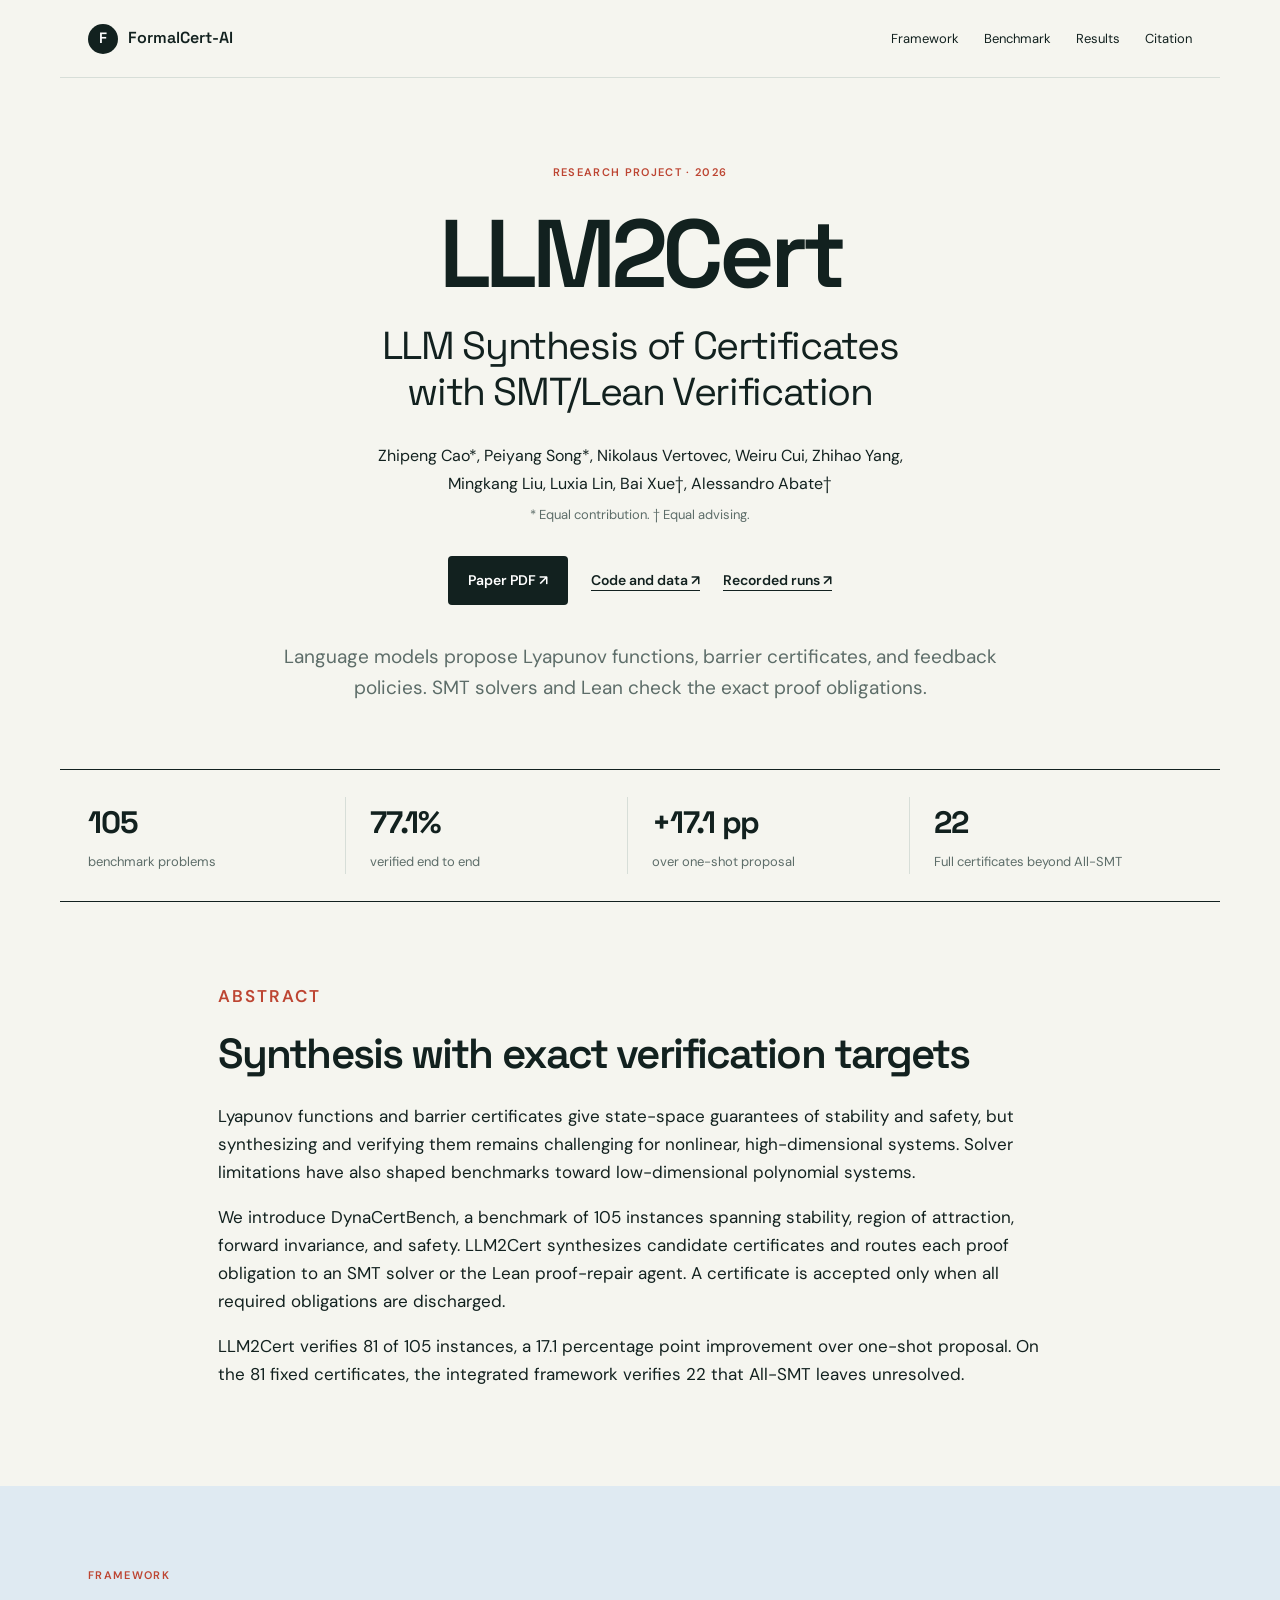
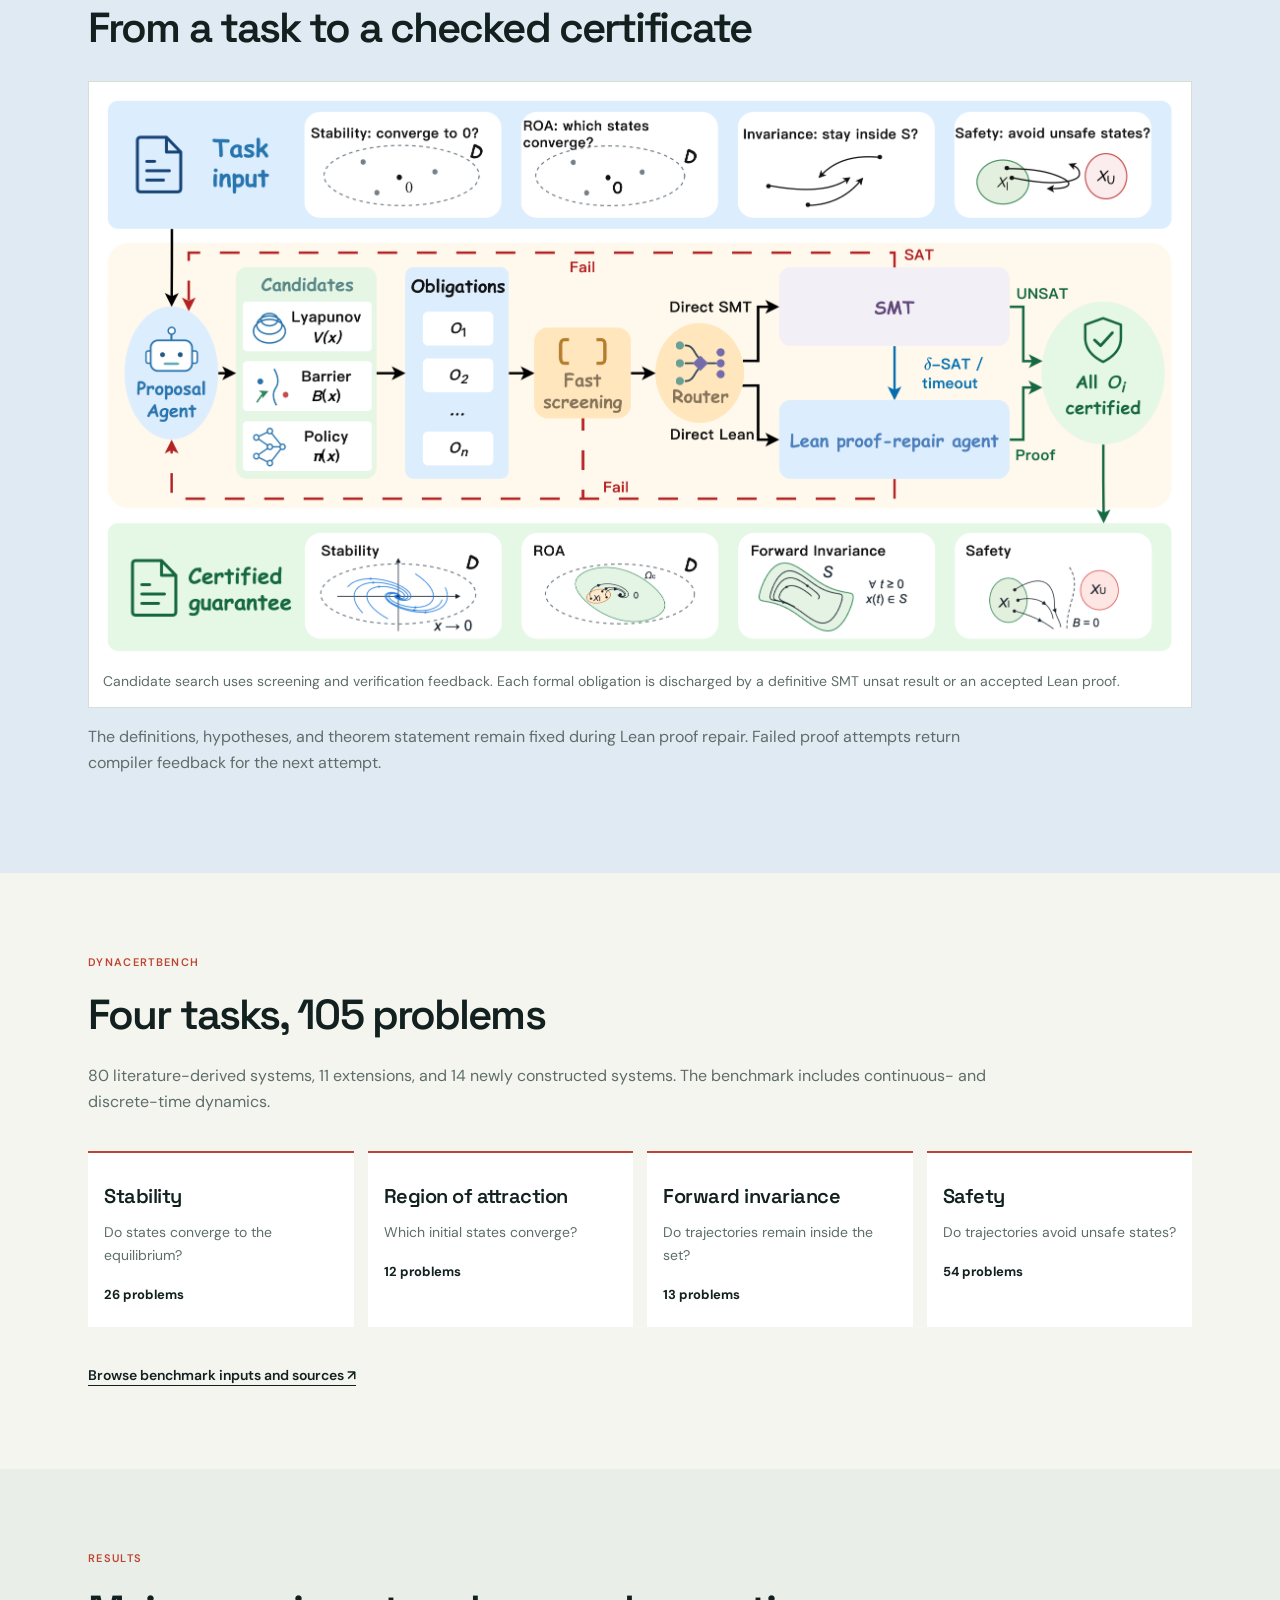
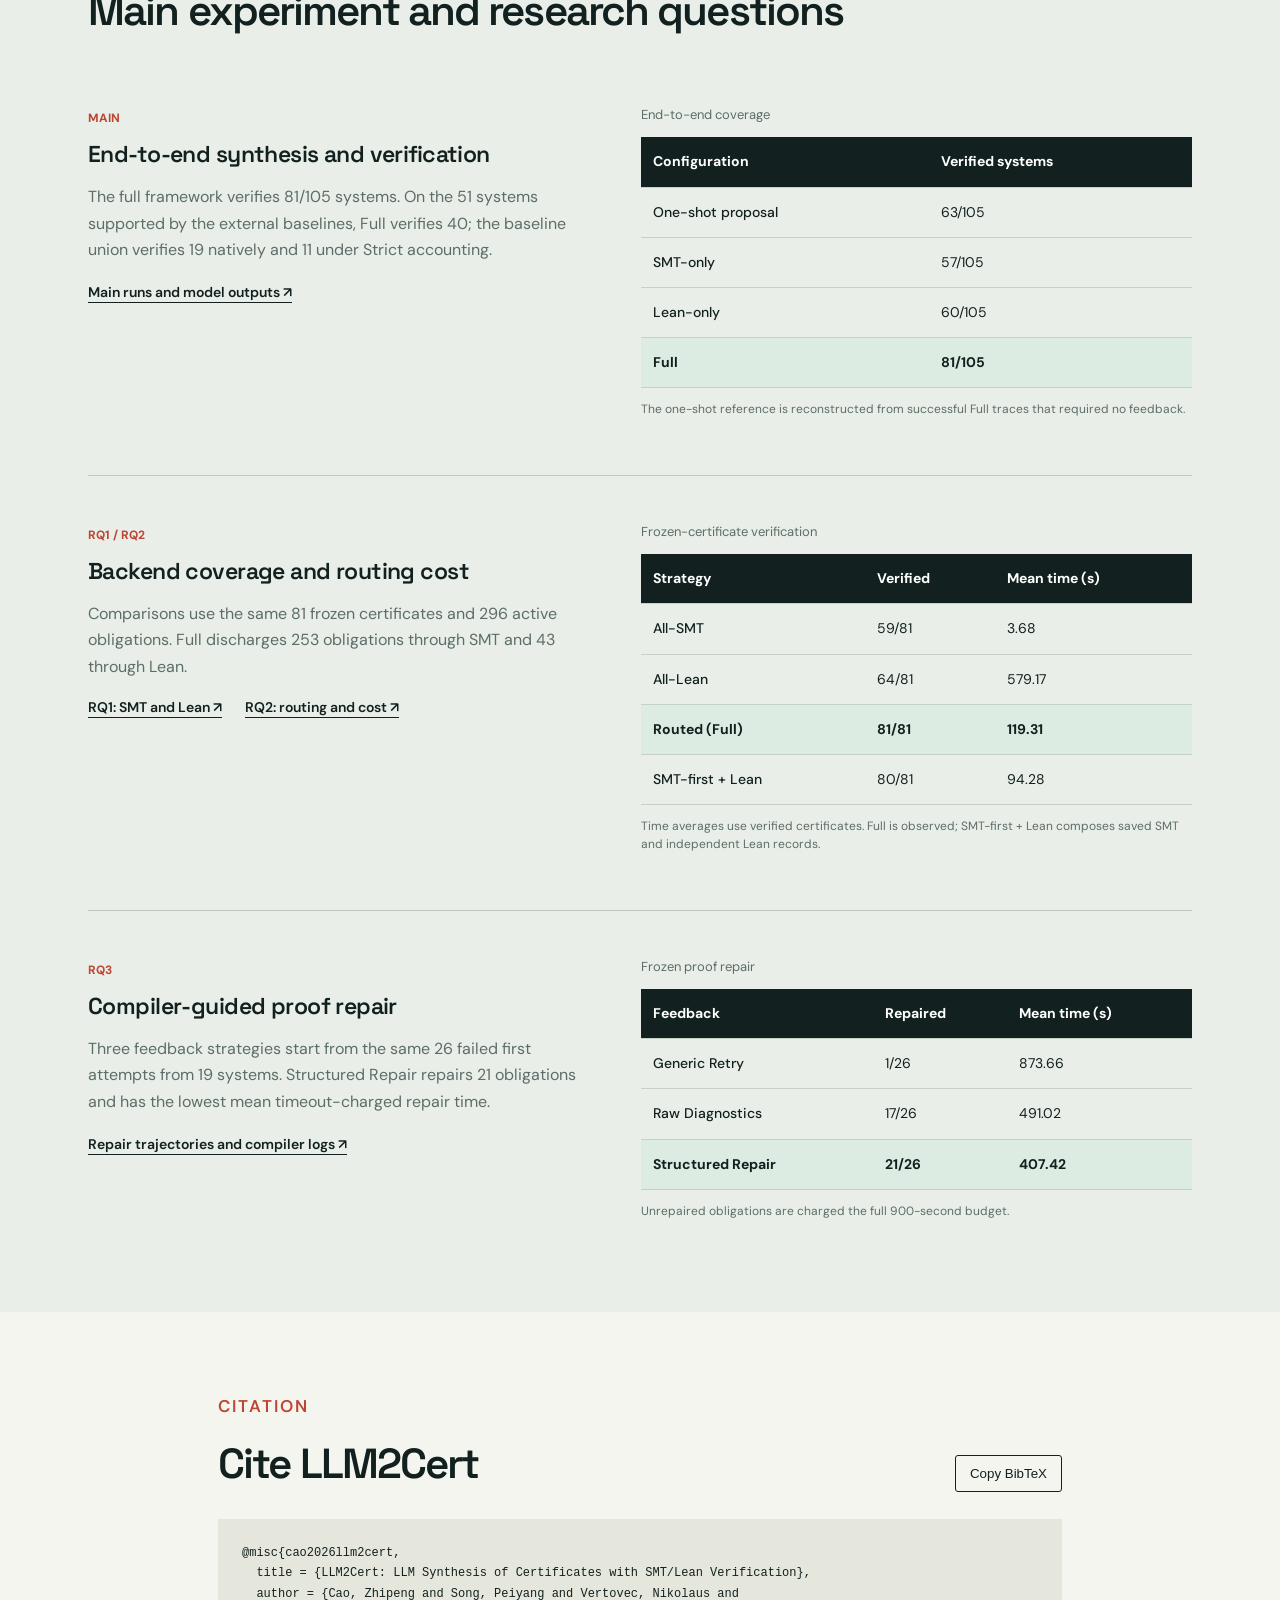
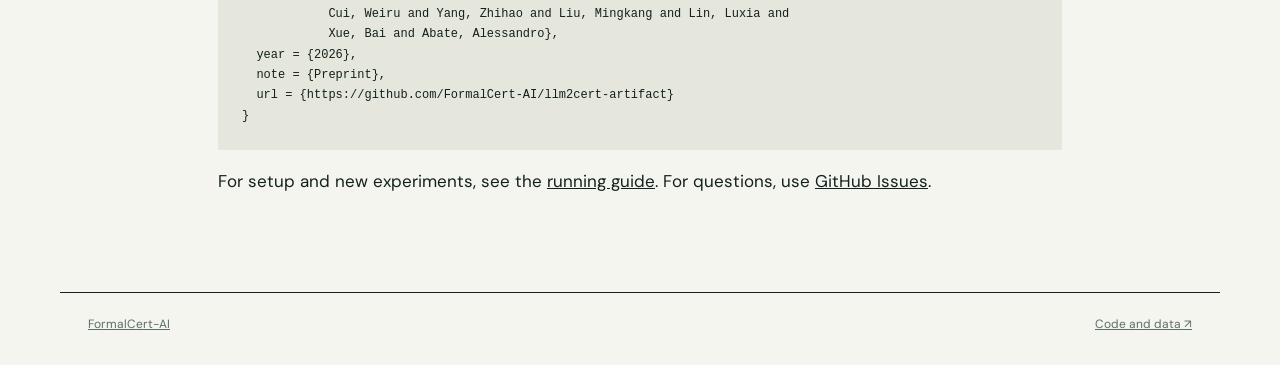
==== llm2cert/index.html @ 04bbe1af "Initial website" ====
<!doctype html>
<html lang="en">
<head>
  <meta charset="utf-8">
  <meta name="viewport" content="width=device-width, initial-scale=1">
  <meta name="description" content="LLM2Cert synthesizes certificates for dynamical systems and verifies their proof obligations with SMT solvers and Lean. Includes the DynaCertBench benchmark.">
  <meta property="og:title" content="LLM2Cert: LLM Synthesis of Certificates with SMT/Lean Verification">
  <meta property="og:image" content="https://formalcert-ai.github.io/assets/framework.png">
  <link rel="canonical" href="https://formalcert-ai.github.io/llm2cert/">
  <title>LLM2Cert · FormalCert-AI</title>
  <link rel="stylesheet" href="../styles.css">
  <script src="../site.js" defer></script>
</head>
<body>
  <header class="site-header">
    <a class="brand" href="../"><span class="brand-mark" aria-hidden="true">F</span>FormalCert-AI</a>
    <nav aria-label="Project navigation"><a href="#framework">Framework</a><a href="#benchmark">Benchmark</a><a href="#results">Results</a><a href="#citation">Citation</a></nav>
  </header>
  <main>
    <section class="paper-hero shell">
      <p class="eyebrow">RESEARCH PROJECT · 2026</p>
      <h1>LLM2Cert</h1>
      <p class="paper-title">LLM Synthesis of Certificates<br>with SMT/Lean Verification</p>
      <p class="authors">Zhipeng Cao*, Peiyang Song*, Nikolaus Vertovec, Weiru Cui, Zhihao Yang,<br>Mingkang Liu, Luxia Lin, Bai Xue†, Alessandro Abate†</p>
      <p class="author-note">* Equal contribution. † Equal advising.</p>
      <div class="actions"><a class="button" href="../assets/LLM2Cert.pdf">Paper PDF ↗</a><a class="text-link" href="https://github.com/FormalCert-AI/llm2cert-artifact">Code and data ↗</a><a class="text-link" href="https://github.com/FormalCert-AI/llm2cert-artifact/tree/main/results">Recorded runs ↗</a></div>
      <p class="lede paper-summary">Language models propose Lyapunov functions, barrier certificates, and feedback policies. SMT solvers and Lean check the exact proof obligations.</p>
    </section>
    <section class="stats-strip shell" aria-label="Headline results">
      <div><strong>105</strong><span>benchmark problems</span></div>
      <div><strong>77.1%</strong><span>verified end to end</span></div>
      <div><strong>+17.1 pp</strong><span>over one-shot proposal</span></div>
      <div><strong>22</strong><span>Full certificates beyond All-SMT</span></div>
    </section>
    <section class="section shell narrow" id="abstract">
      <p class="eyebrow">ABSTRACT</p>
      <h2>Synthesis with exact verification targets</h2>
      <p>Lyapunov functions and barrier certificates give state-space guarantees of stability and safety, but synthesizing and verifying them remains challenging for nonlinear, high-dimensional systems. Solver limitations have also shaped benchmarks toward low-dimensional polynomial systems.</p>
      <p>We introduce DynaCertBench, a benchmark of 105 instances spanning stability, region of attraction, forward invariance, and safety. LLM2Cert synthesizes candidate certificates and routes each proof obligation to an SMT solver or the Lean proof-repair agent. A certificate is accepted only when all required obligations are discharged.</p>
      <p>LLM2Cert verifies 81 of 105 instances, a 17.1 percentage point improvement over one-shot proposal. On the 81 fixed certificates, the integrated framework verifies 22 that All-SMT leaves unresolved.</p>
    </section>
    <section class="section framework-section" id="framework">
      <div class="shell">
        <p class="eyebrow">FRAMEWORK</p>
        <h2>From a task to a checked certificate</h2>
        <figure class="framework-card"><img src="../assets/framework.png" alt="Task input, proposal agent, candidate certificates and policies, proof obligations, screening, routing, SMT, Lean proof repair, and certified guarantees"><figcaption>Candidate search uses screening and verification feedback. Each formal obligation is discharged by a definitive SMT unsat result or an accepted Lean proof.</figcaption></figure>
        <p class="section-caption">The definitions, hypotheses, and theorem statement remain fixed during Lean proof repair. Failed proof attempts return compiler feedback for the next attempt.</p>
      </div>
    </section>
    <section class="section shell" id="benchmark">
      <p class="eyebrow">DYNACERTBENCH</p>
      <h2>Four tasks, 105 problems</h2>
      <p class="section-caption">80 literature-derived systems, 11 extensions, and 14 newly constructed systems. The benchmark includes continuous- and discrete-time dynamics.</p>
      <div class="task-grid">
        <article><h3>Stability</h3><p>Do states converge to the equilibrium?</p><strong>26 problems</strong></article>
        <article><h3>Region of attraction</h3><p>Which initial states converge?</p><strong>12 problems</strong></article>
        <article><h3>Forward invariance</h3><p>Do trajectories remain inside the set?</p><strong>13 problems</strong></article>
        <article><h3>Safety</h3><p>Do trajectories avoid unsafe states?</p><strong>54 problems</strong></article>
      </div>
      <a class="text-link" href="https://github.com/FormalCert-AI/llm2cert-artifact/tree/main/data">Browse benchmark inputs and sources ↗</a>
    </section>
    <section class="section results-section" id="results">
      <div class="shell">
        <p class="eyebrow">RESULTS</p>
        <h2>Main experiment and research questions</h2>
        <article class="result-block">
          <div><span class="result-label">MAIN</span><h3>End-to-end synthesis and verification</h3><p>The full framework verifies 81/105 systems. On the 51 systems supported by the external baselines, Full verifies 40; the baseline union verifies 19 natively and 11 under Strict accounting.</p><a class="text-link" href="https://github.com/FormalCert-AI/llm2cert-artifact/tree/main/results/main">Main runs and model outputs ↗</a></div>
          <div class="table-wrap"><table><caption>End-to-end coverage</caption><thead><tr><th scope="col">Configuration</th><th scope="col">Verified systems</th></tr></thead><tbody><tr><th scope="row">One-shot proposal</th><td>63/105</td></tr><tr><th scope="row">SMT-only</th><td>57/105</td></tr><tr><th scope="row">Lean-only</th><td>60/105</td></tr><tr class="highlight"><th scope="row">Full</th><td>81/105</td></tr></tbody></table><p class="table-note">The one-shot reference is reconstructed from successful Full traces that required no feedback.</p></div>
        </article>
        <article class="result-block">
          <div><span class="result-label">RQ1 / RQ2</span><h3>Backend coverage and routing cost</h3><p>Comparisons use the same 81 frozen certificates and 296 active obligations. Full discharges 253 obligations through SMT and 43 through Lean.</p><div class="inline-links"><a class="text-link" href="https://github.com/FormalCert-AI/llm2cert-artifact/tree/main/results/rq1">RQ1: SMT and Lean ↗</a><a class="text-link" href="https://github.com/FormalCert-AI/llm2cert-artifact/tree/main/results/rq2">RQ2: routing and cost ↗</a></div></div>
          <div class="table-wrap"><table><caption>Frozen-certificate verification</caption><thead><tr><th scope="col">Strategy</th><th scope="col">Verified</th><th scope="col">Mean time (s)</th></tr></thead><tbody><tr><th scope="row">All-SMT</th><td>59/81</td><td>3.68</td></tr><tr><th scope="row">All-Lean</th><td>64/81</td><td>579.17</td></tr><tr class="highlight"><th scope="row">Routed (Full)</th><td>81/81</td><td>119.31</td></tr><tr><th scope="row">SMT-first + Lean</th><td>80/81</td><td>94.28</td></tr></tbody></table><p class="table-note">Time averages use verified certificates. Full is observed; SMT-first + Lean composes saved SMT and independent Lean records.</p></div>
        </article>
        <article class="result-block">
          <div><span class="result-label">RQ3</span><h3>Compiler-guided proof repair</h3><p>Three feedback strategies start from the same 26 failed first attempts from 19 systems. Structured Repair repairs 21 obligations and has the lowest mean timeout-charged repair time.</p><a class="text-link" href="https://github.com/FormalCert-AI/llm2cert-artifact/tree/main/results/rq3">Repair trajectories and compiler logs ↗</a></div>
          <div class="table-wrap"><table><caption>Frozen proof repair</caption><thead><tr><th scope="col">Feedback</th><th scope="col">Repaired</th><th scope="col">Mean time (s)</th></tr></thead><tbody><tr><th scope="row">Generic Retry</th><td>1/26</td><td>873.66</td></tr><tr><th scope="row">Raw Diagnostics</th><td>17/26</td><td>491.02</td></tr><tr class="highlight"><th scope="row">Structured Repair</th><td>21/26</td><td>407.42</td></tr></tbody></table><p class="table-note">Unrepaired obligations are charged the full 900-second budget.</p></div>
        </article>
      </div>
    </section>
    <section class="section shell narrow" id="citation">
      <p class="eyebrow">CITATION</p>
      <div class="citation-heading"><h2>Cite LLM2Cert</h2><button type="button" data-copy="bibtex" aria-live="polite">Copy BibTeX</button></div>
      <pre id="bibtex">@misc{cao2026llm2cert,
  title = {LLM2Cert: LLM Synthesis of Certificates with SMT/Lean Verification},
  author = {Cao, Zhipeng and Song, Peiyang and Vertovec, Nikolaus and
            Cui, Weiru and Yang, Zhihao and Liu, Mingkang and Lin, Luxia and
            Xue, Bai and Abate, Alessandro},
  year = {2026},
  note = {Preprint},
  url = {https://github.com/FormalCert-AI/llm2cert-artifact}
}</pre>
      <p>For setup and new experiments, see the <a href="https://github.com/FormalCert-AI/llm2cert-artifact/blob/main/docs/RUNNING.md">running guide</a>. For questions, use <a href="https://github.com/FormalCert-AI/llm2cert-artifact/issues">GitHub Issues</a>.</p>
    </section>
  </main>
  <footer class="site-footer shell"><a href="../">FormalCert-AI</a><a href="https://github.com/FormalCert-AI/llm2cert-artifact">Code and data ↗</a></footer>
</body>
</html>
---- styles.css ----
@import url('https://fonts.googleapis.com/css2?family=DM+Sans:wght@400;500;600;700&family=Space+Grotesk:wght@400;500;600;700&display=swap');
:root { --ink: #12211f; --muted: #5d6d69; --paper: #f5f5ef; --line: #d7ded8; --accent: #bd4532; --blue: #dfeaf2; --mint: #dcece2; }
* { box-sizing: border-box; }
html { scroll-behavior: smooth; }
body { margin: 0; background: var(--paper); color: var(--ink); font-family: 'DM Sans', sans-serif; line-height: 1.65; }
a { color: inherit; }
a:hover { color: var(--accent); }
a:focus-visible, button:focus-visible { outline: 3px solid var(--accent); outline-offset: 5px; }
img { max-width: 100%; height: auto; }
.shell { width: min(1160px, 100%); margin: auto; padding-left: 28px; padding-right: 28px; }
.site-header { min-height: 78px; max-width: 1160px; margin: auto; padding: 20px 28px; border-bottom: 1px solid var(--line); display: flex; justify-content: space-between; align-items: center; gap: 30px; }
.brand { display: flex; align-items: center; gap: 10px; text-decoration: none; font-family: 'Space Grotesk', sans-serif; font-weight: 600; }
.brand-mark { display: grid; place-items: center; width: 30px; height: 30px; border-radius: 50%; background: var(--ink); color: white; font-size: 15px; }
nav { display: flex; gap: 25px; flex-wrap: wrap; font-size: 13px; }
nav a { text-decoration: none; }
h1, h2, h3 { font-family: 'Space Grotesk', sans-serif; font-weight: 600; line-height: 1.12; }
h1 { font-size: clamp(45px, 6vw, 76px); letter-spacing: -.055em; margin: 0 0 25px; }
h2 { font-size: clamp(30px, 4vw, 42px); letter-spacing: -.045em; margin: 0 0 25px; }
h3 { font-size: 23px; letter-spacing: -.025em; margin: 12px 0; }
em { font-style: normal; color: var(--accent); }
.eyebrow { color: var(--accent); font-size: 11px; font-weight: 600; letter-spacing: .12em; margin: 0 0 20px; }
.lede { max-width: 720px; font-size: 19px; color: var(--muted); }
.home-hero { padding: 95px 0 75px; }
.home-project { display: grid; grid-template-columns: 1fr 1fr; gap: 55px; align-items: center; padding: 55px 0; border-top: 1px solid var(--ink); border-bottom: 1px solid var(--line); }
.home-project h2 { font-size: 48px; margin-bottom: 15px; }
.home-project h2 a { text-decoration: none; }
.home-project p { color: var(--muted); }
.project-subtitle { font-weight: 600; color: var(--ink) !important; }
.project-thumbnail { display: block; background: white; padding: 10px; border: 1px solid var(--line); }
.home-resources { max-width: 820px; padding: 70px 0; }
.home-resources h2 { font-size: 28px; }
.actions, .inline-links { display: flex; align-items: center; gap: 23px; flex-wrap: wrap; }
.actions { margin-top: 30px; }
.button { display: inline-block; padding: 13px 20px; background: var(--ink); color: white; text-decoration: none; border-radius: 4px; font-size: 14px; font-weight: 600; }
.button:hover { background: var(--accent); color: white; }
.text-link { font-size: 14px; font-weight: 600; text-underline-offset: 5px; }
.paper-hero { text-align: center; padding-top: 85px; padding-bottom: 65px; }
.paper-hero h1 { font-size: clamp(60px, 9vw, 96px); margin-bottom: 14px; }
.paper-title { font-family: 'Space Grotesk', sans-serif; font-size: clamp(25px, 3.4vw, 39px); letter-spacing: -.035em; line-height: 1.18; margin: 0 0 27px; }
.authors { line-height: 1.8; margin-bottom: 5px; }
.author-note { color: var(--muted); font-size: 13px; margin-top: 0; }
.paper-hero .actions { justify-content: center; }
.paper-summary { margin: 36px auto 0; }
.stats-strip { display: grid; grid-template-columns: repeat(4, 1fr); border-top: 1px solid var(--ink); border-bottom: 1px solid var(--ink); padding-top: 27px; padding-bottom: 27px; gap: 24px; }
.stats-strip div { border-right: 1px solid var(--line); padding-right: 20px; }
.stats-strip div:last-child { border-right: 0; }
.stats-strip strong { font-family: 'Space Grotesk', sans-serif; font-size: 31px; display: block; letter-spacing: -.04em; }
.stats-strip span { font-size: 13px; color: var(--muted); }
.section { padding-top: 80px; padding-bottom: 80px; }
.narrow { max-width: 900px; }
.narrow p { font-size: 17px; }
.framework-section { background: var(--blue); }
.framework-card { margin: 30px 0 0; padding: 14px; background: white; border: 1px solid var(--line); }
.framework-card img { display: block; width: 100%; }
figcaption { margin-top: 15px; color: var(--muted); font-size: 14px; line-height: 1.55; }
.section-caption { max-width: 900px; color: var(--muted); }
.task-grid { display: grid; grid-template-columns: repeat(4, 1fr); gap: 14px; margin: 35px 0; }
.task-grid article { border-top: 2px solid var(--accent); padding: 20px 16px; background: white; }
.task-grid h3 { font-size: 20px; }
.task-grid p { color: var(--muted); font-size: 14px; }
.task-grid strong { font-size: 13px; }
.results-section { background: #e9eee8; }
.result-block { display: grid; grid-template-columns: .95fr 1.05fr; gap: 55px; padding: 45px 0; border-bottom: 1px solid #becac1; }
.result-block:last-child { border-bottom: 0; padding-bottom: 0; }
.result-label { font-size: 12px; font-weight: 700; color: var(--accent); }
.result-block p { color: var(--muted); }
.table-wrap { overflow-x: auto; }
table { width: 100%; border-collapse: collapse; text-align: left; font-size: 14px; }
caption { text-align: left; font-size: 13px; color: var(--muted); margin-bottom: 12px; }
th, td { padding: 13px 12px; border-bottom: 1px solid #c6d0c7; }
thead { background: var(--ink); color: white; }
tbody th { font-weight: 500; }
.highlight { background: var(--mint); }
.highlight th, .highlight td { font-weight: 700; }
.table-note { font-size: 12px; line-height: 1.5; }
.citation-heading { display: flex; align-items: center; justify-content: space-between; gap: 20px; }
.citation-heading h2 { margin-bottom: 20px; }
button { background: transparent; color: var(--ink); border: 1px solid var(--ink); border-radius: 3px; padding: 10px 14px; cursor: pointer; }
pre { white-space: pre-wrap; overflow-wrap: anywhere; font-size: 12px; line-height: 1.7; background: #e6e7dc; padding: 24px; }
.site-footer { border-top: 1px solid var(--ink); display: flex; justify-content: space-between; gap: 20px; padding-top: 22px; padding-bottom: 30px; font-size: 12px; color: var(--muted); }
@media (max-width: 760px) {
  .site-header { align-items: flex-start; flex-direction: column; gap: 16px; }
  nav { gap: 20px; }
  .home-hero, .paper-hero { padding-top: 60px; }
  .home-project, .result-block { grid-template-columns: 1fr; gap: 30px; }
  .home-project { padding-top: 35px; }
  .stats-strip, .task-grid { grid-template-columns: repeat(2, 1fr); }
  .stats-strip div:nth-child(2) { border-right: 0; }
  .section { padding-top: 60px; padding-bottom: 60px; }
  .citation-heading { align-items: flex-start; flex-direction: column; gap: 0; }
}
@media (max-width: 420px) {
  .shell, .site-header { padding-left: 20px; padding-right: 20px; }
  .task-grid { grid-template-columns: 1fr; }
  th, td { padding: 10px 7px; }
}
@media (prefers-reduced-motion: reduce) { html { scroll-behavior: auto; } }
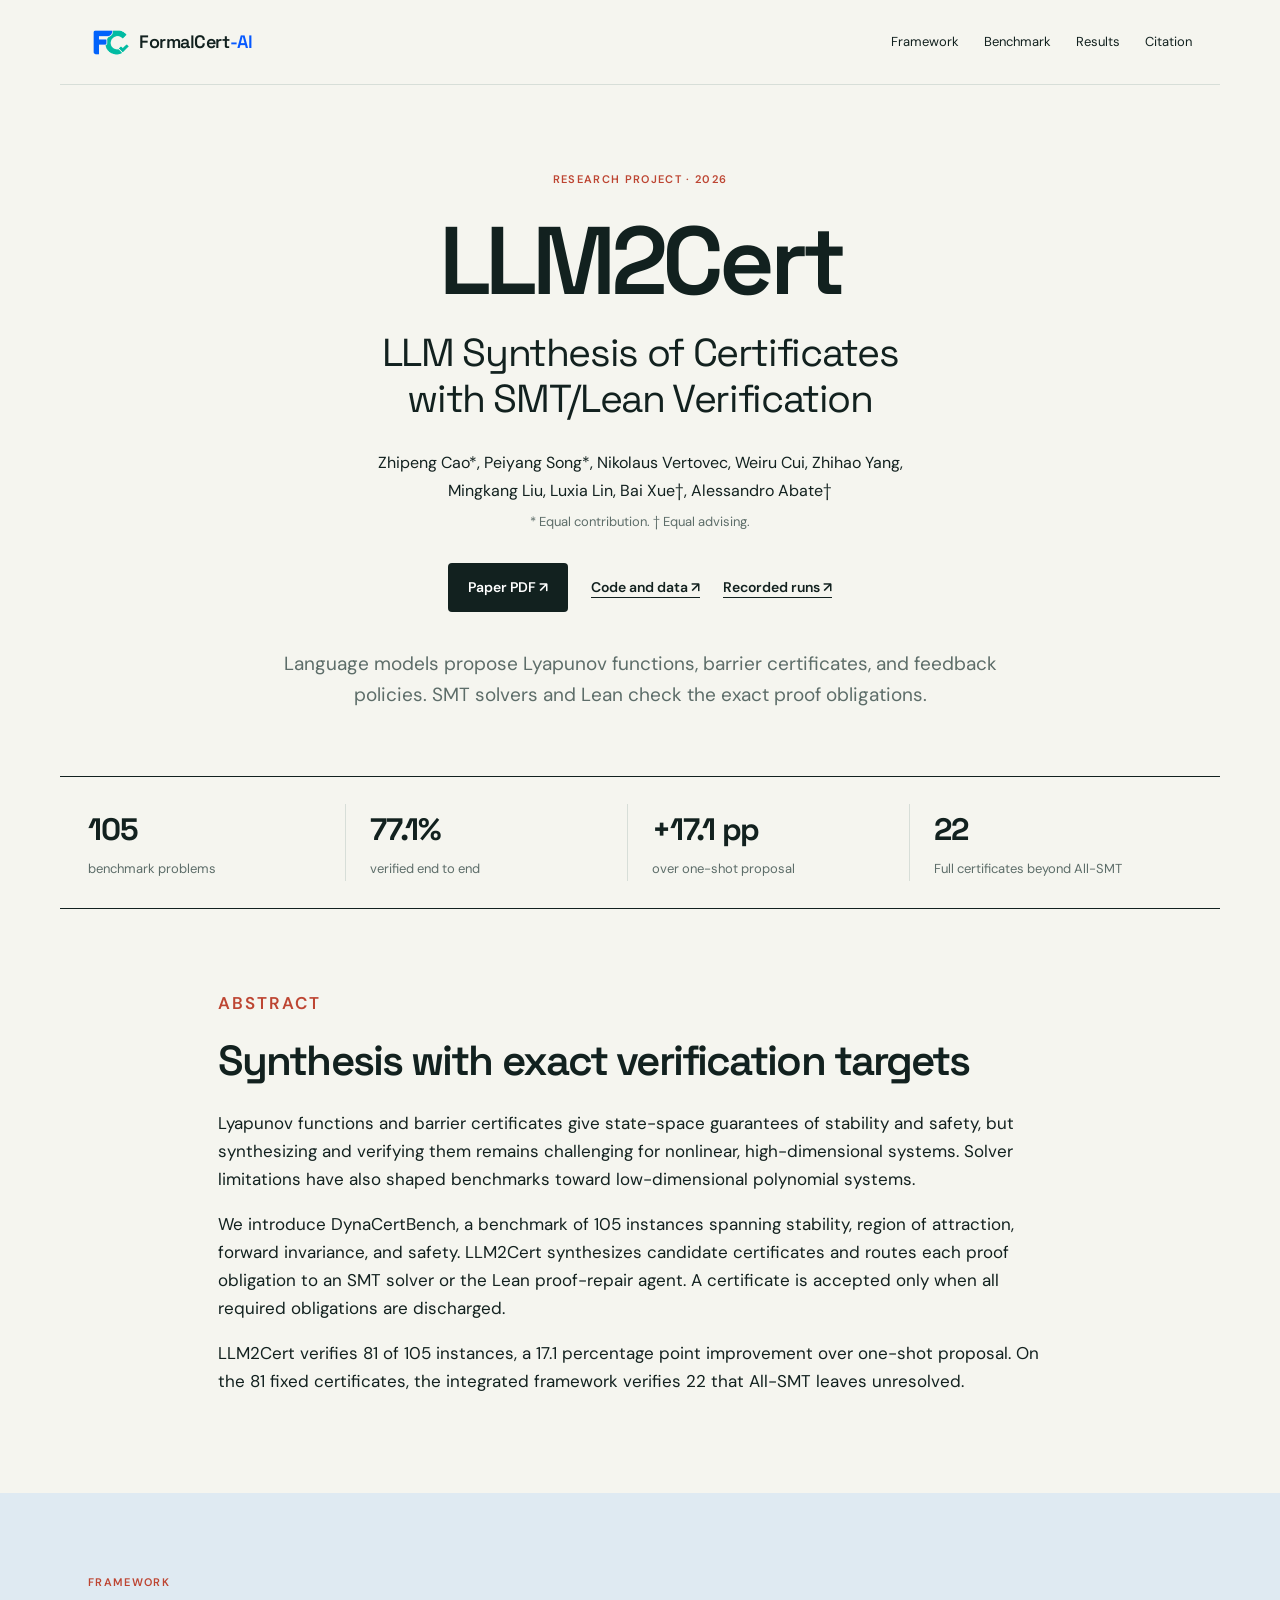
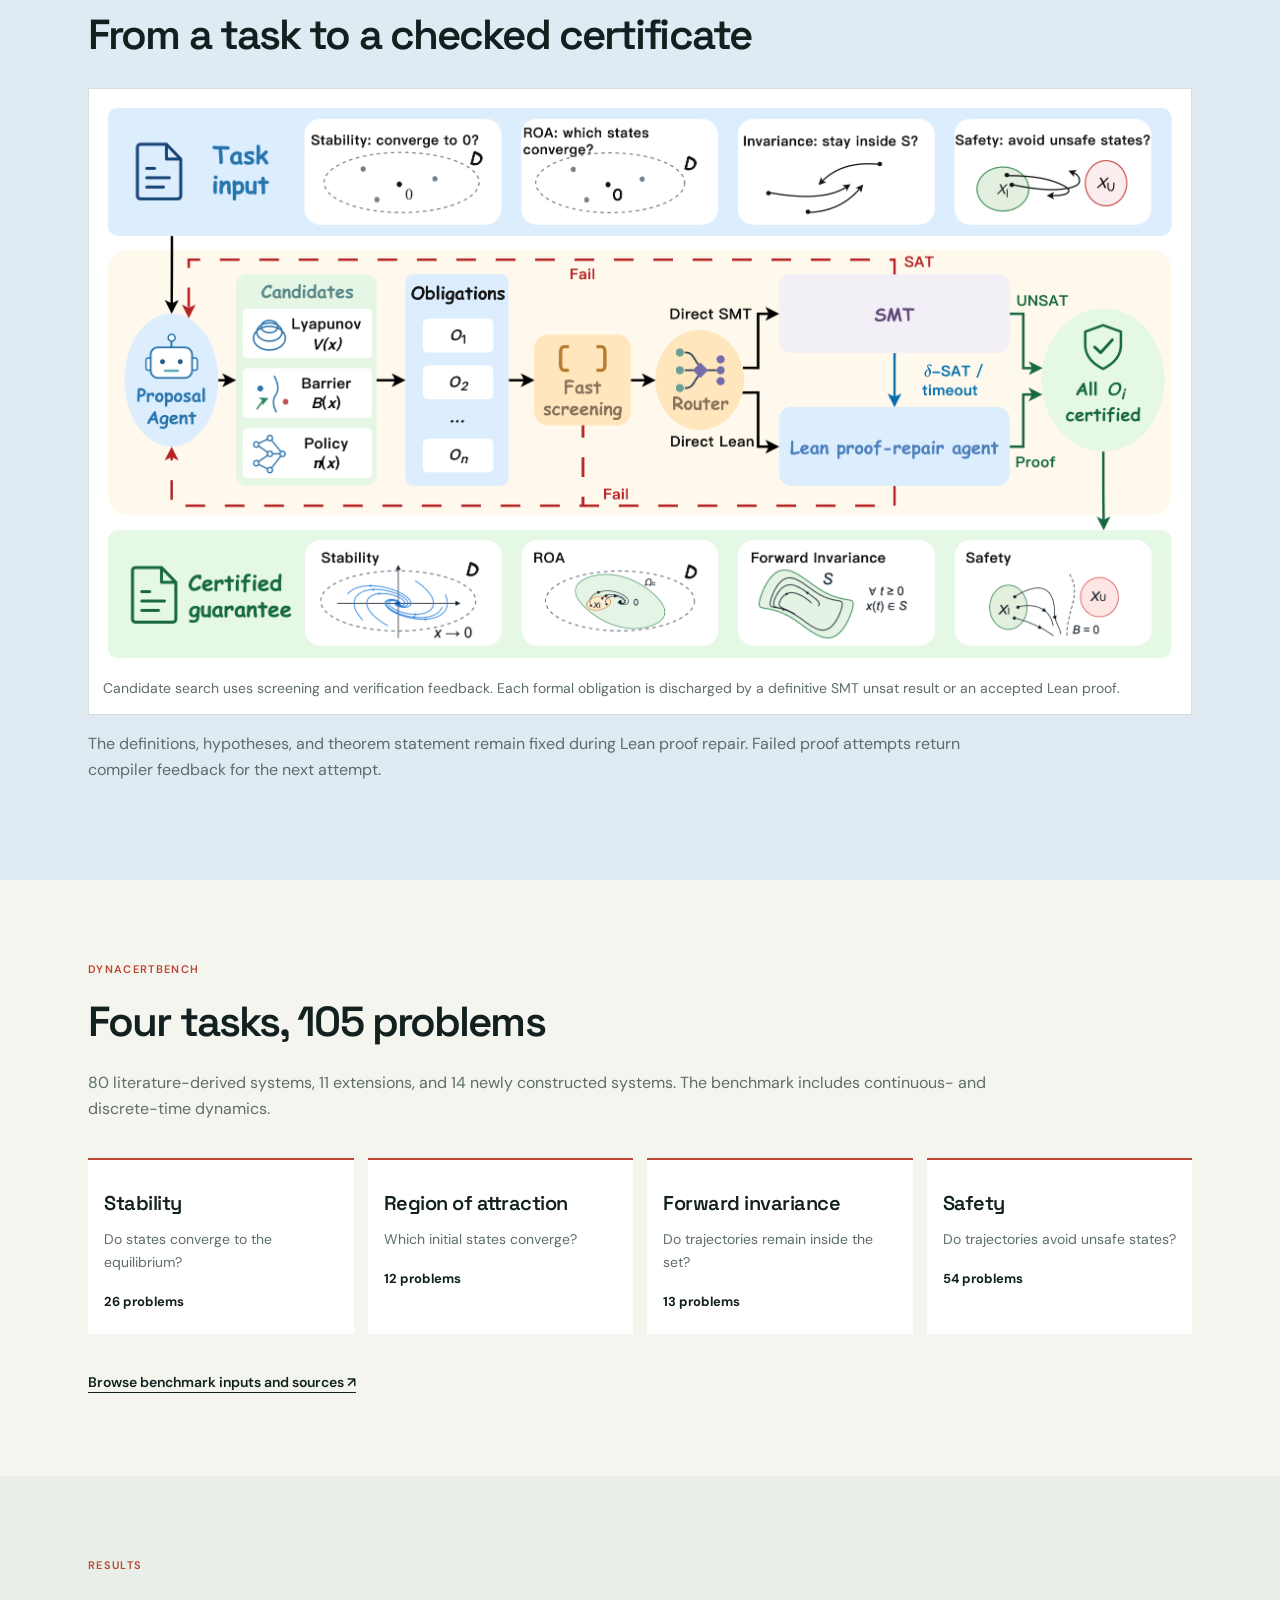
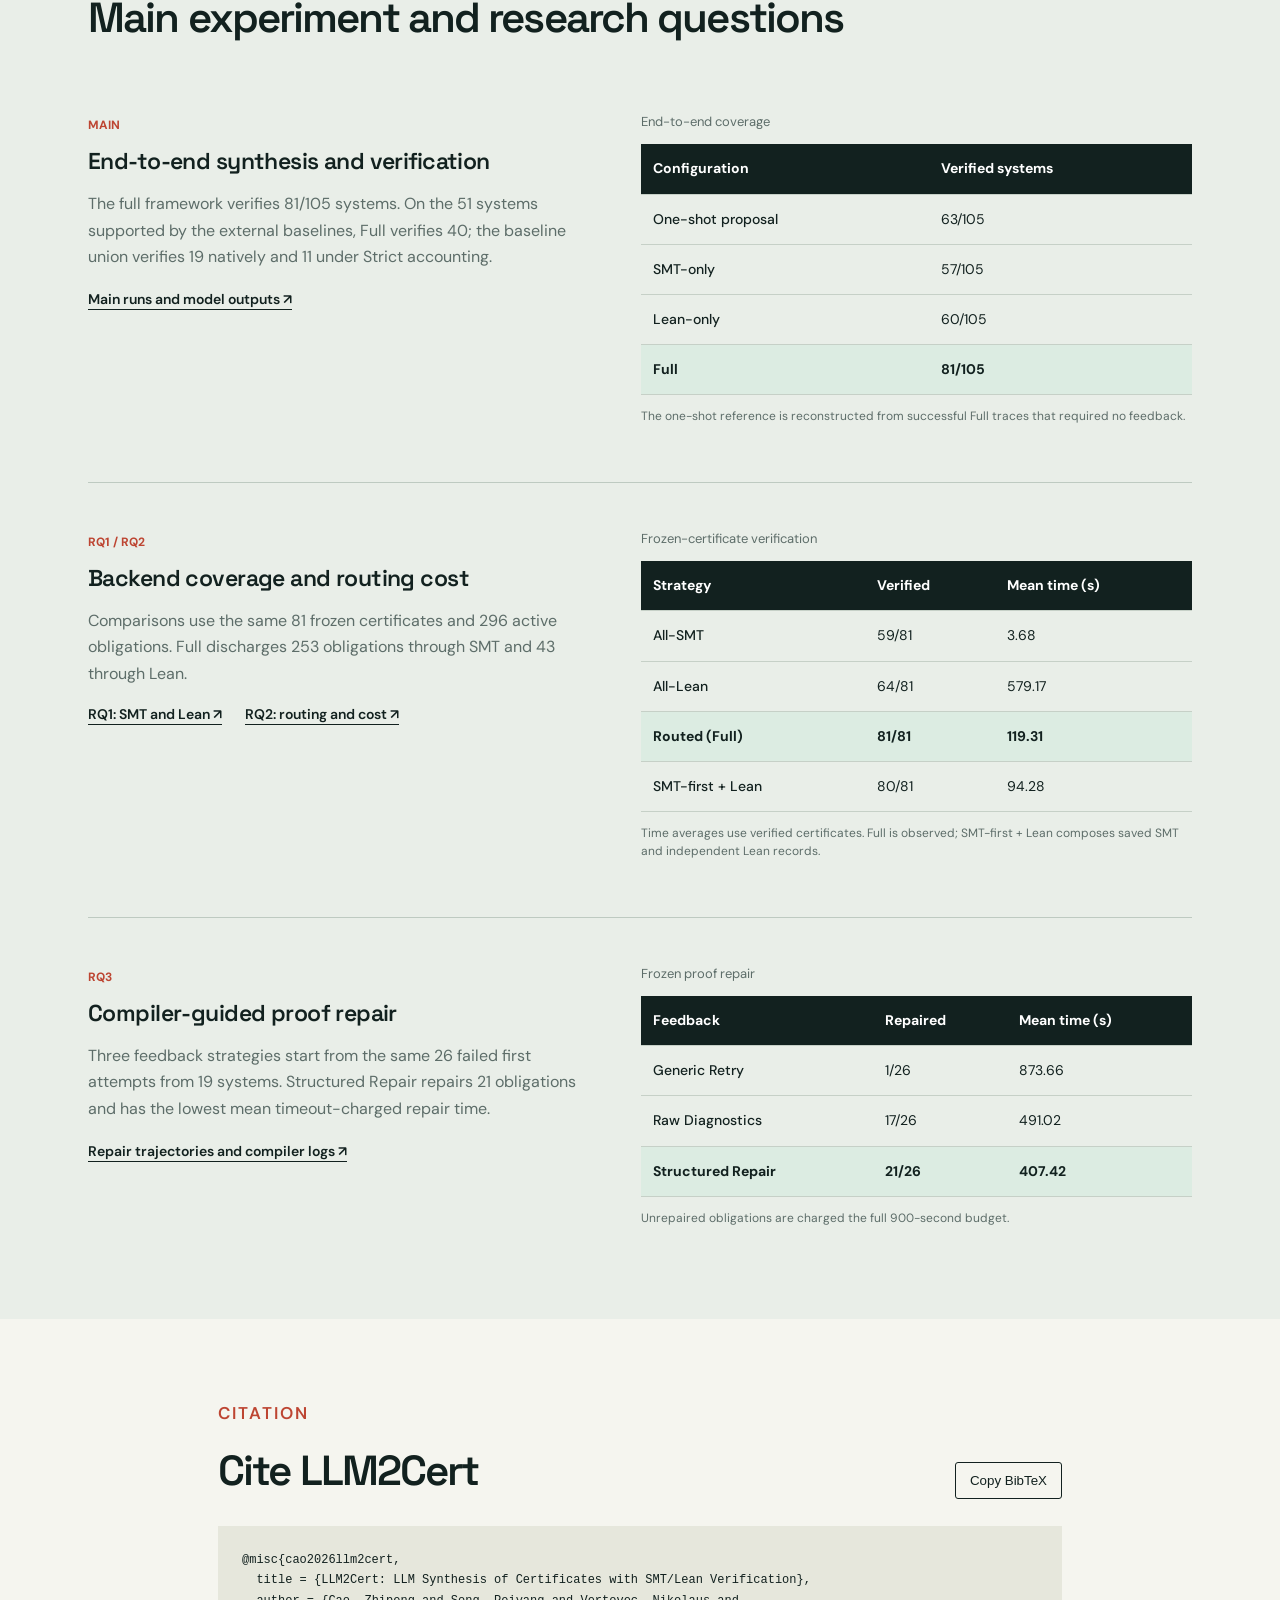
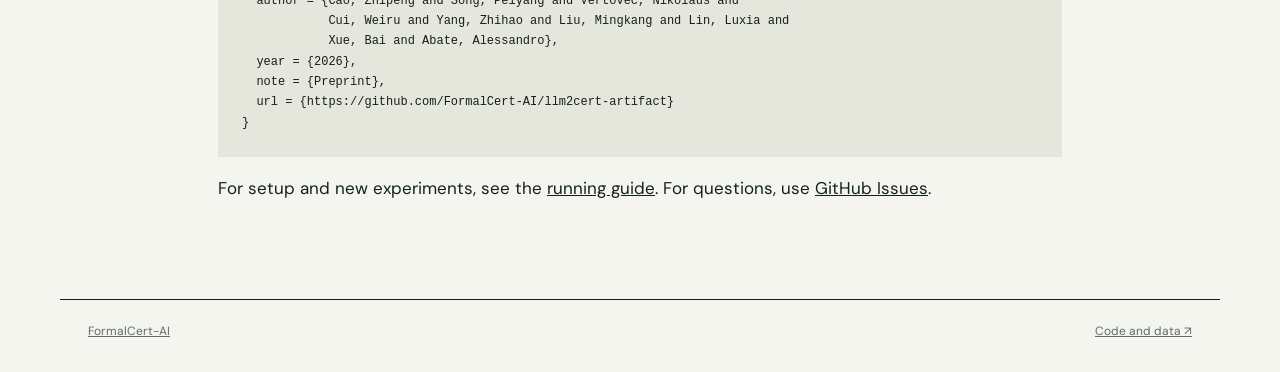
==== commit 2b6f6e7a: "Use FC brand mark in site headers and favicons" ====
--- a/llm2cert/index.html
+++ b/llm2cert/index.html
@@ -8,12 +8,13 @@
   <meta property="og:image" content="https://formalcert-ai.github.io/assets/framework.png">
   <link rel="canonical" href="https://formalcert-ai.github.io/llm2cert/">
   <title>LLM2Cert · FormalCert-AI</title>
+  <link rel="icon" type="image/png" sizes="1254x1254" href="../assets/formalcert-ai-fc-icon.png">
   <link rel="stylesheet" href="../styles.css">
   <script src="../site.js" defer></script>
 </head>
 <body>
   <header class="site-header">
-    <a class="brand" href="../"><span class="brand-mark" aria-hidden="true">F</span>FormalCert-AI</a>
+    <a class="brand" href="../"><img class="brand-mark" src="../assets/formalcert-ai-fc-icon.png" alt="" width="44" height="44"><span>FormalCert<span class="brand-ai">-AI</span></span></a>
     <nav aria-label="Project navigation"><a href="#framework">Framework</a><a href="#benchmark">Benchmark</a><a href="#results">Results</a><a href="#citation">Citation</a></nav>
   </header>
   <main>
--- a/styles.css
+++ b/styles.css
@@ -9,8 +9,10 @@
 img { max-width: 100%; height: auto; }
 .shell { width: min(1160px, 100%); margin: auto; padding-left: 28px; padding-right: 28px; }
 .site-header { min-height: 78px; max-width: 1160px; margin: auto; padding: 20px 28px; border-bottom: 1px solid var(--line); display: flex; justify-content: space-between; align-items: center; gap: 30px; }
-.brand { display: flex; align-items: center; gap: 10px; text-decoration: none; font-family: 'Space Grotesk', sans-serif; font-weight: 600; }
-.brand-mark { display: grid; place-items: center; width: 30px; height: 30px; border-radius: 50%; background: var(--ink); color: white; font-size: 15px; }
+.brand { display: inline-flex; align-items: center; gap: 7px; flex-shrink: 0; color: var(--ink); text-decoration: none; font-family: 'Space Grotesk', sans-serif; font-size: 18px; font-weight: 600; line-height: 1.2; letter-spacing: -.025em; white-space: nowrap; }
+.brand:hover { color: var(--ink); }
+.brand-mark { display: block; width: 44px; height: 44px; flex: 0 0 44px; object-fit: contain; }
+.brand-ai { color: #0659ff; }
 nav { display: flex; gap: 25px; flex-wrap: wrap; font-size: 13px; }
 nav a { text-decoration: none; }
 h1, h2, h3 { font-family: 'Space Grotesk', sans-serif; font-weight: 600; line-height: 1.12; }
@@ -27,6 +29,14 @@
 .home-project p { color: var(--muted); }
 .project-subtitle { font-weight: 600; color: var(--ink) !important; }
 .project-thumbnail { display: block; background: white; padding: 10px; border: 1px solid var(--line); }
+.home-publications { padding: 60px 0; border-bottom: 1px solid var(--line); }
+.home-publications h2 { font-size: 28px; margin-bottom: 35px; }
+.publication { max-width: 900px; }
+.publication .eyebrow { margin-bottom: 14px; }
+.publication h3 { font-size: clamp(23px, 3vw, 28px); line-height: 1.3; margin: 0 0 16px; }
+.publication h3 a { text-decoration: none; }
+.publication-authors { color: var(--muted); font-size: 14px; }
+.publication-summary { color: var(--muted); margin-bottom: 24px; }
 .home-resources { max-width: 820px; padding: 70px 0; }
 .home-resources h2 { font-size: 28px; }
 .actions, .inline-links { display: flex; align-items: center; gap: 23px; flex-wrap: wrap; }
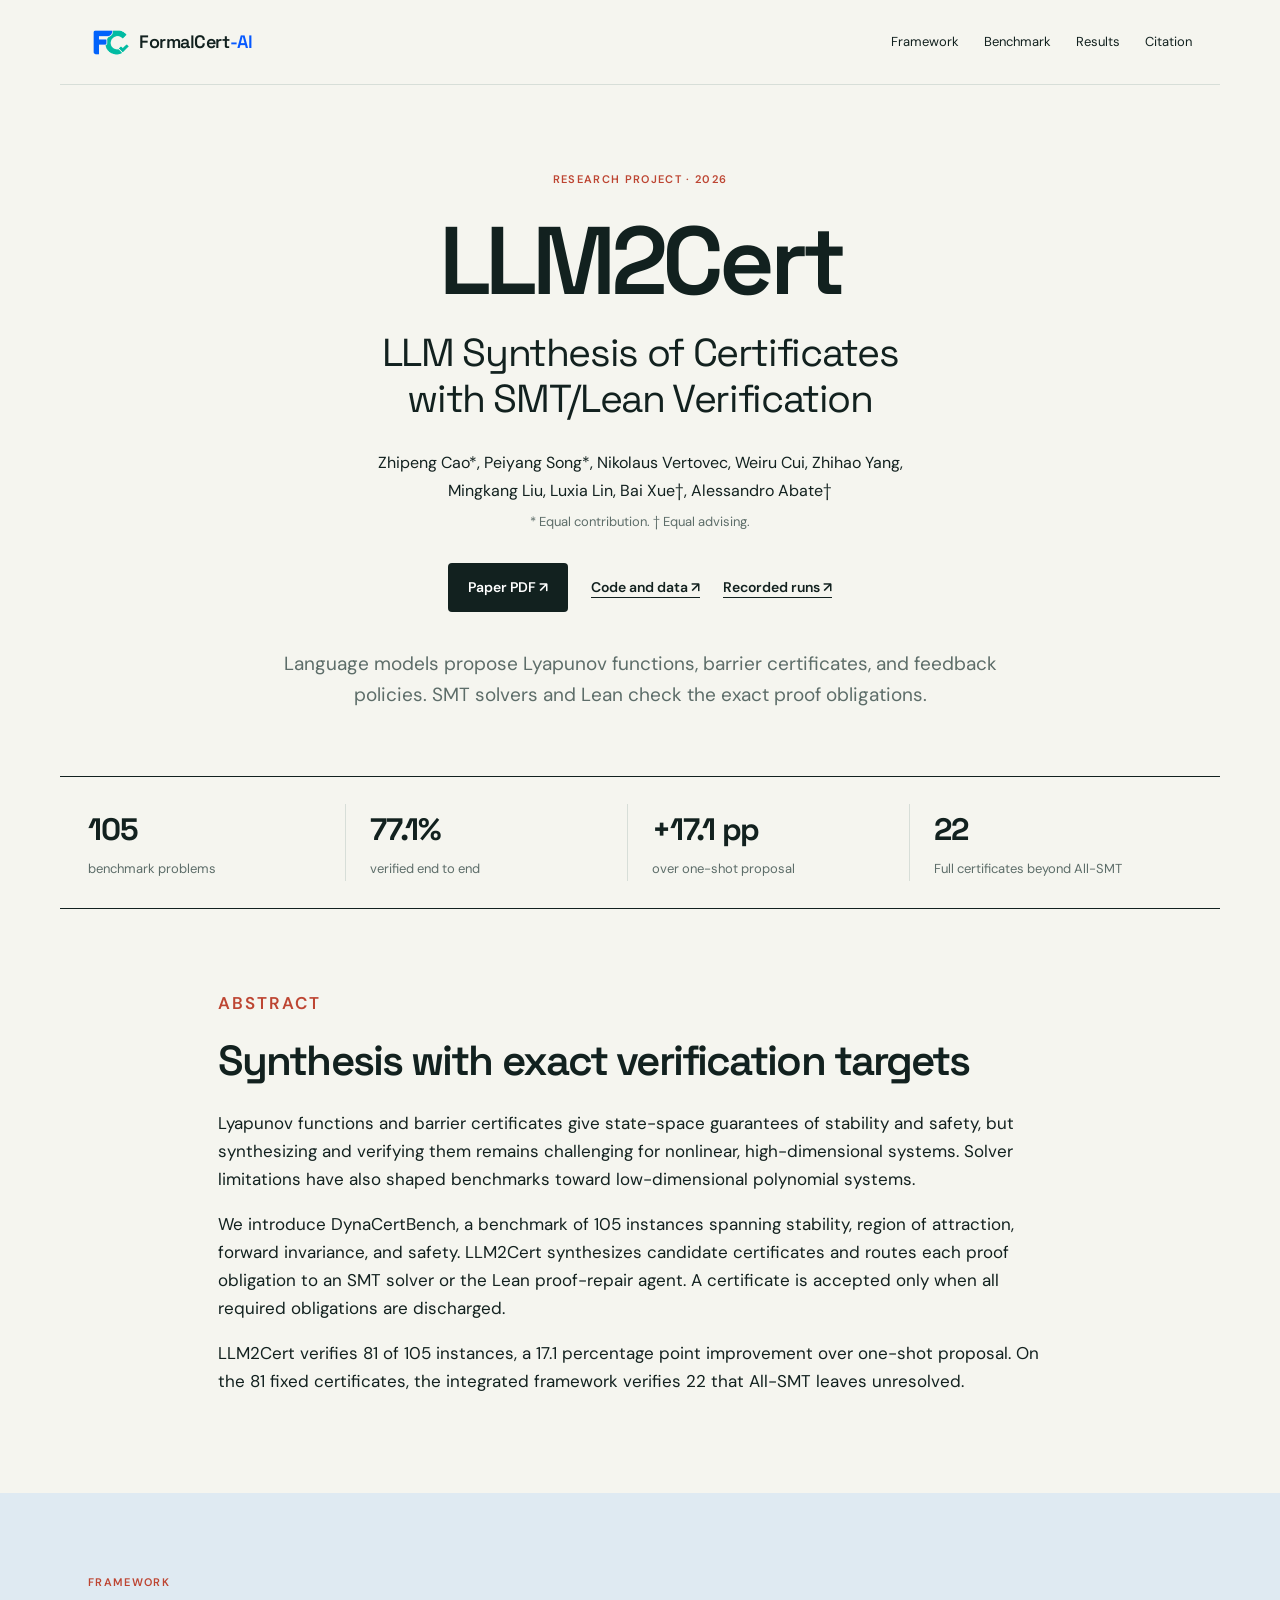
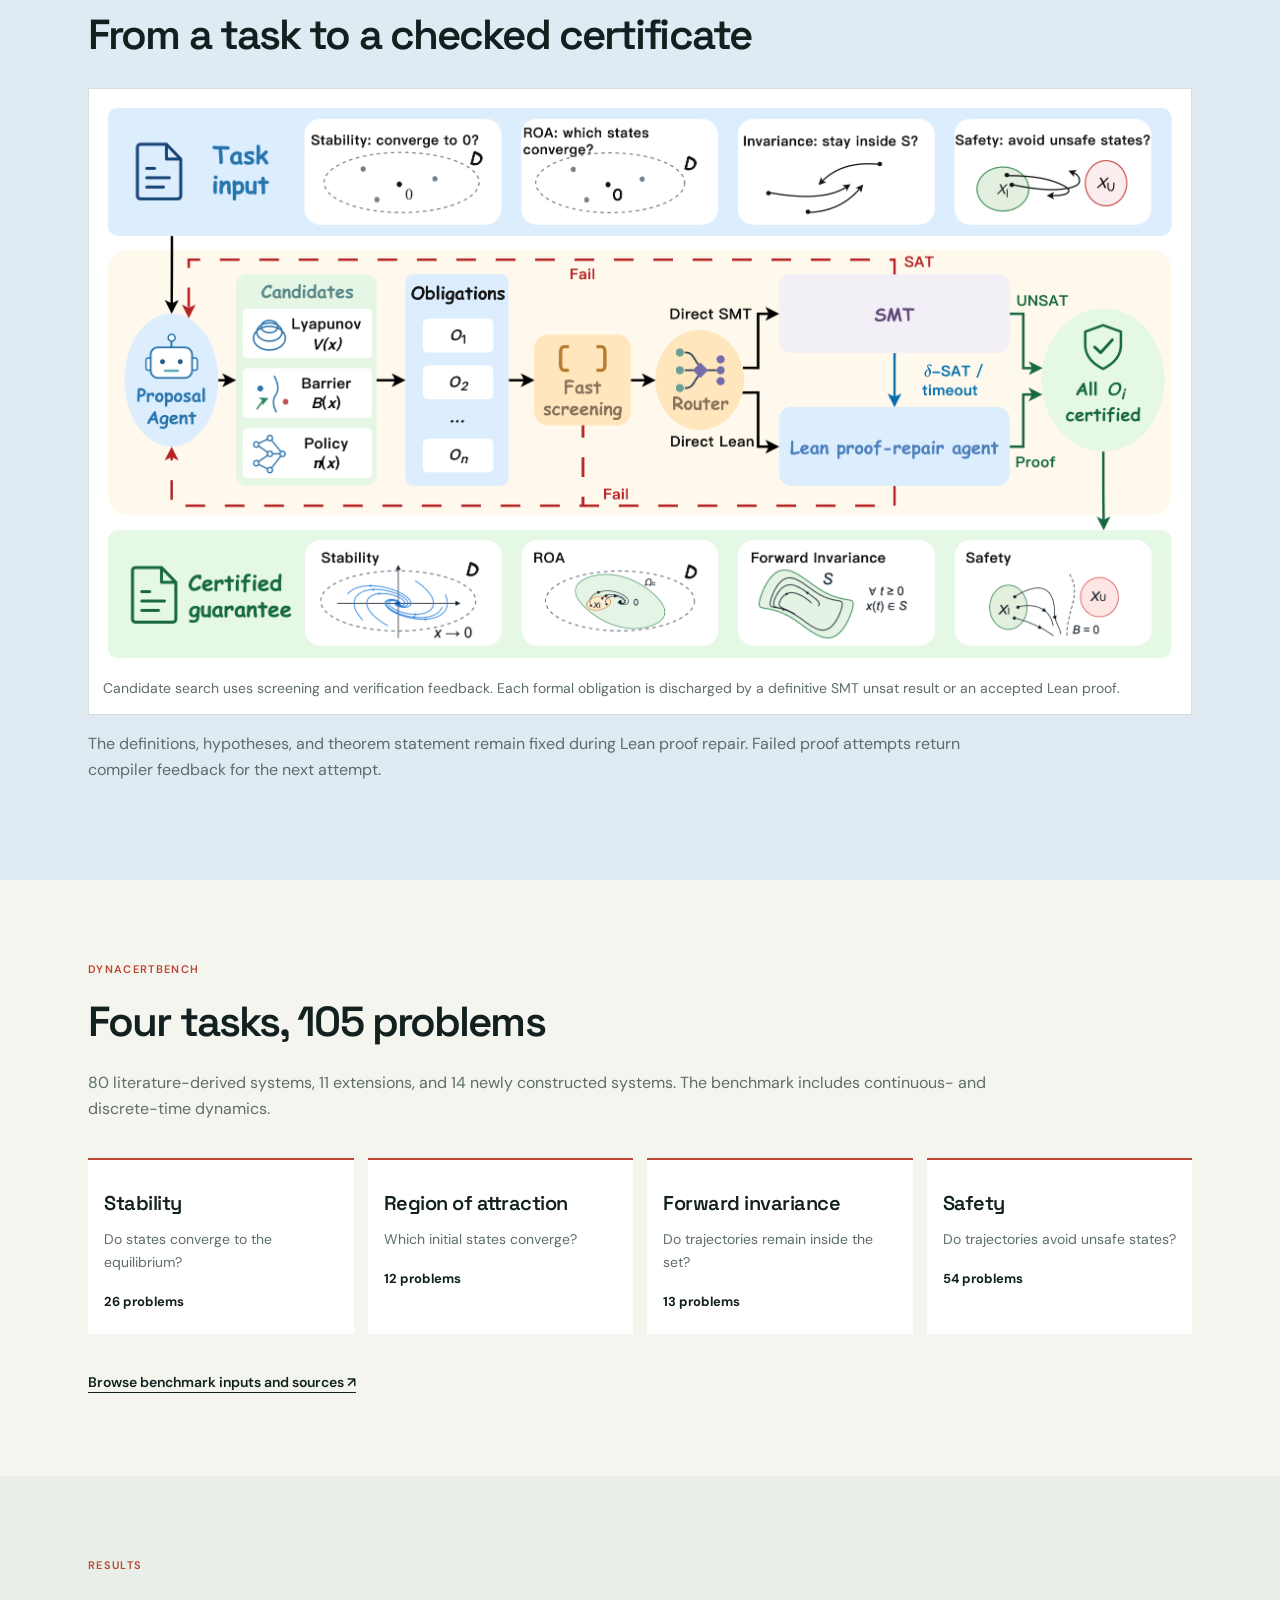
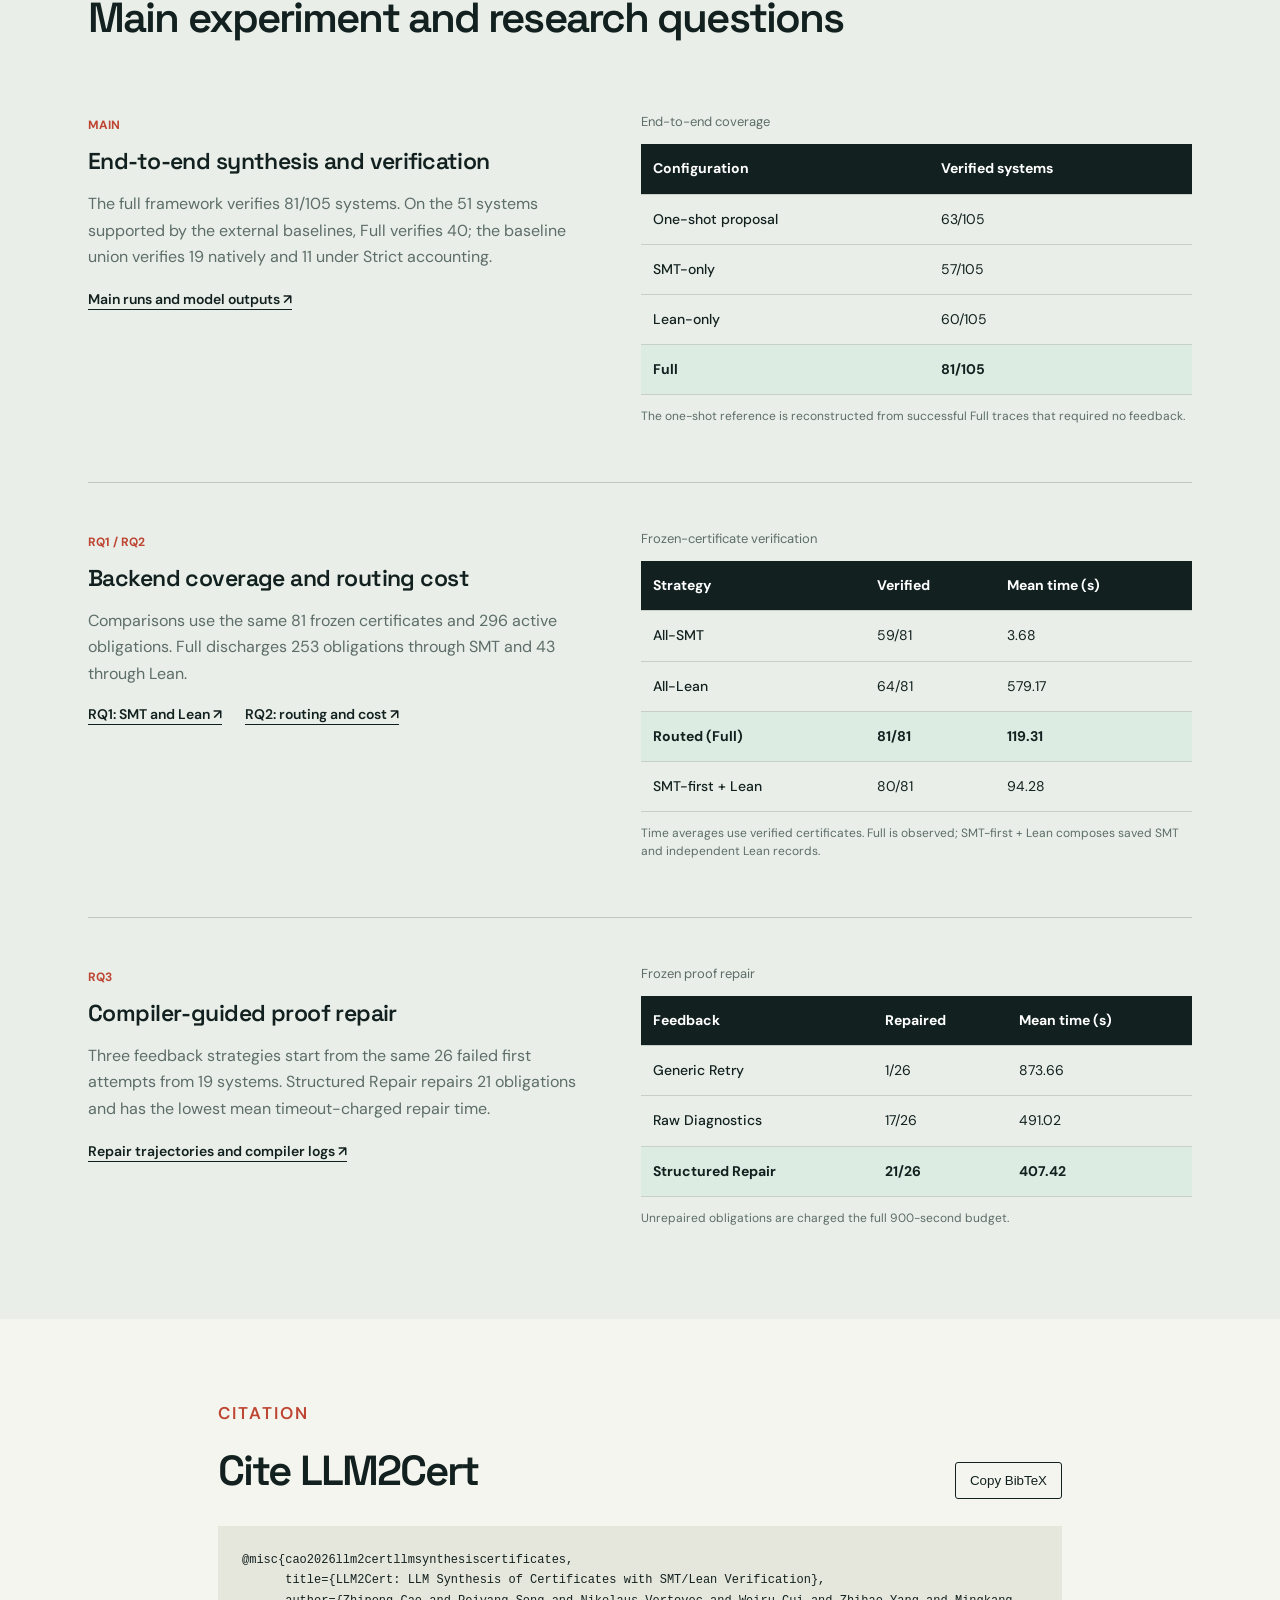
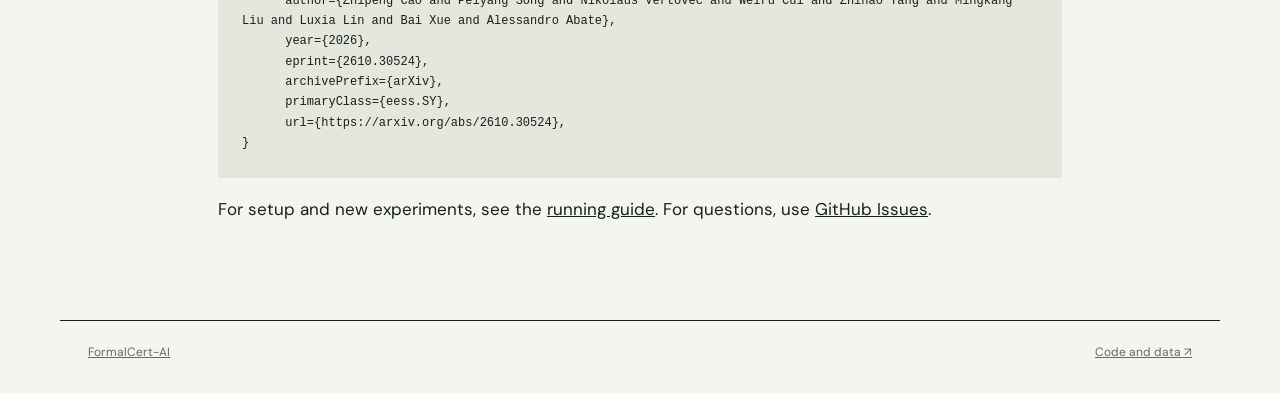
==== commit 22efab2f: "Update index.html" ====
--- a/llm2cert/index.html
+++ b/llm2cert/index.html
@@ -9,7 +9,7 @@
   <link rel="canonical" href="https://formalcert-ai.github.io/llm2cert/">
   <title>LLM2Cert · FormalCert-AI</title>
   <link rel="icon" type="image/png" sizes="1254x1254" href="../assets/formalcert-ai-fc-icon.png">
-  <link rel="stylesheet" href="../styles.css">
+  <link rel="stylesheet" href="../styles.css?v=fc-20261013">
   <script src="../site.js" defer></script>
 </head>
 <body>
@@ -81,14 +81,14 @@
     <section class="section shell narrow" id="citation">
       <p class="eyebrow">CITATION</p>
       <div class="citation-heading"><h2>Cite LLM2Cert</h2><button type="button" data-copy="bibtex" aria-live="polite">Copy BibTeX</button></div>
-      <pre id="bibtex">@misc{cao2026llm2cert,
-  title = {LLM2Cert: LLM Synthesis of Certificates with SMT/Lean Verification},
-  author = {Cao, Zhipeng and Song, Peiyang and Vertovec, Nikolaus and
-            Cui, Weiru and Yang, Zhihao and Liu, Mingkang and Lin, Luxia and
-            Xue, Bai and Abate, Alessandro},
-  year = {2026},
-  note = {Preprint},
-  url = {https://github.com/FormalCert-AI/llm2cert-artifact}
+      <pre id="bibtex">@misc{cao2026llm2certllmsynthesiscertificates,
+      title={LLM2Cert: LLM Synthesis of Certificates with SMT/Lean Verification}, 
+      author={Zhipeng Cao and Peiyang Song and Nikolaus Vertovec and Weiru Cui and Zhihao Yang and Mingkang Liu and Luxia Lin and Bai Xue and Alessandro Abate},
+      year={2026},
+      eprint={2610.30524},
+      archivePrefix={arXiv},
+      primaryClass={eess.SY},
+      url={https://arxiv.org/abs/2610.30524}, 
 }</pre>
       <p>For setup and new experiments, see the <a href="https://github.com/FormalCert-AI/llm2cert-artifact/blob/main/docs/RUNNING.md">running guide</a>. For questions, use <a href="https://github.com/FormalCert-AI/llm2cert-artifact/issues">GitHub Issues</a>.</p>
     </section>
--- a/styles.css
+++ b/styles.css
@@ -29,14 +29,39 @@
 .home-project p { color: var(--muted); }
 .project-subtitle { font-weight: 600; color: var(--ink) !important; }
 .project-thumbnail { display: block; background: white; padding: 10px; border: 1px solid var(--line); }
-.home-publications { padding: 60px 0; border-bottom: 1px solid var(--line); }
-.home-publications h2 { font-size: 28px; margin-bottom: 35px; }
-.publication { max-width: 900px; }
+.home-project + .home-project { border-top: 0; }
+.research-spectrum { display: grid; grid-template-columns: repeat(3, 1fr); gap: 32px; margin-top: 48px; }
+.research-spectrum a { position: relative; padding-top: 15px; border-top: 1px solid var(--line); font-size: 14px; text-decoration: none; }
+.research-spectrum span { display: block; margin-bottom: 8px; color: var(--muted); font-size: 9px; letter-spacing: .12em; }
+.research-spectrum b { float: right; color: #236552; font-weight: 400; }
+.statistical-project h2 { font-size: clamp(33px, 4vw, 47px); }
+.statistical-project .eyebrow { color: #236552; }
+.statistical-project .button { background: #236552; }
+.statistical-project .button:hover { background: var(--ink); }
+.statistical-thumbnail { display: block; }
+.statistical-thumbnail img { display: block; width: 100%; }
+.home-project .project-authors { font-size: 14px; margin: 20px 0 4px; color: var(--ink); }
+.runtime-project h2 { font-size: clamp(32px, 4vw, 46px); }
+.runtime-framework img { display: block; width: 100%; }
+.paper-hero.runtime-hero h1 { max-width: 980px; margin: 0 auto 28px; font-size: clamp(34px, 5.5vw, 62px); line-height: 1.12; }
+.runtime-overview { border-top: 1px solid var(--line); }
+.paper-release { padding-top: 0; }
+.paper-release p { color: var(--muted); }
+.home-publications { padding: 70px 0; border-bottom: 1px solid var(--line); }
+.section-heading { display: flex; align-items: end; justify-content: space-between; gap: 40px; margin-bottom: 34px; }
+.home-publications h2 { font-size: 28px; margin: 0; }
+.section-note { max-width: 320px; margin: 0 0 2px; color: var(--muted); font-size: 14px; }
+.publication-card { display: grid; grid-template-columns: minmax(210px, 280px) 1fr; gap: clamp(28px, 5vw, 62px); align-items: center; padding: 28px; background: #fff; border: 1px solid var(--line); }
+.publication-cover { display: block; padding: 10px; background: #eef1ec; border: 1px solid var(--line); box-shadow: 8px 8px 0 var(--mint); transition: transform .2s ease, box-shadow .2s ease; }
+.publication-cover:hover { transform: translate(-3px, -3px); box-shadow: 11px 11px 0 var(--mint); }
+.publication-cover img { display: block; width: 100%; aspect-ratio: 0.773; object-fit: cover; object-position: top; }
+.publication { max-width: 780px; }
 .publication .eyebrow { margin-bottom: 14px; }
-.publication h3 { font-size: clamp(23px, 3vw, 28px); line-height: 1.3; margin: 0 0 16px; }
+.publication h3 { font-size: clamp(23px, 3vw, 32px); line-height: 1.22; margin: 0 0 16px; }
 .publication h3 a { text-decoration: none; }
 .publication-authors { color: var(--muted); font-size: 14px; }
 .publication-summary { color: var(--muted); margin-bottom: 24px; }
+.publication .button { padding: 10px 15px; }
 .home-resources { max-width: 820px; padding: 70px 0; }
 .home-resources h2 { font-size: 28px; }
 .actions, .inline-links { display: flex; align-items: center; gap: 23px; flex-wrap: wrap; }
@@ -92,14 +117,17 @@
   .site-header { align-items: flex-start; flex-direction: column; gap: 16px; }
   nav { gap: 20px; }
   .home-hero, .paper-hero { padding-top: 60px; }
-  .home-project, .result-block { grid-template-columns: 1fr; gap: 30px; }
+  .home-project, .publication-card, .result-block { grid-template-columns: 1fr; gap: 30px; }
   .home-project { padding-top: 35px; }
+  .section-heading { align-items: flex-start; flex-direction: column; gap: 10px; }
+  .publication-cover { max-width: 280px; }
   .stats-strip, .task-grid { grid-template-columns: repeat(2, 1fr); }
   .stats-strip div:nth-child(2) { border-right: 0; }
   .section { padding-top: 60px; padding-bottom: 60px; }
   .citation-heading { align-items: flex-start; flex-direction: column; gap: 0; }
 }
 @media (max-width: 420px) {
+  .research-spectrum { grid-template-columns: 1fr; gap: 17px; margin-top: 30px; }
   .shell, .site-header { padding-left: 20px; padding-right: 20px; }
   .task-grid { grid-template-columns: 1fr; }
   th, td { padding: 10px 7px; }
